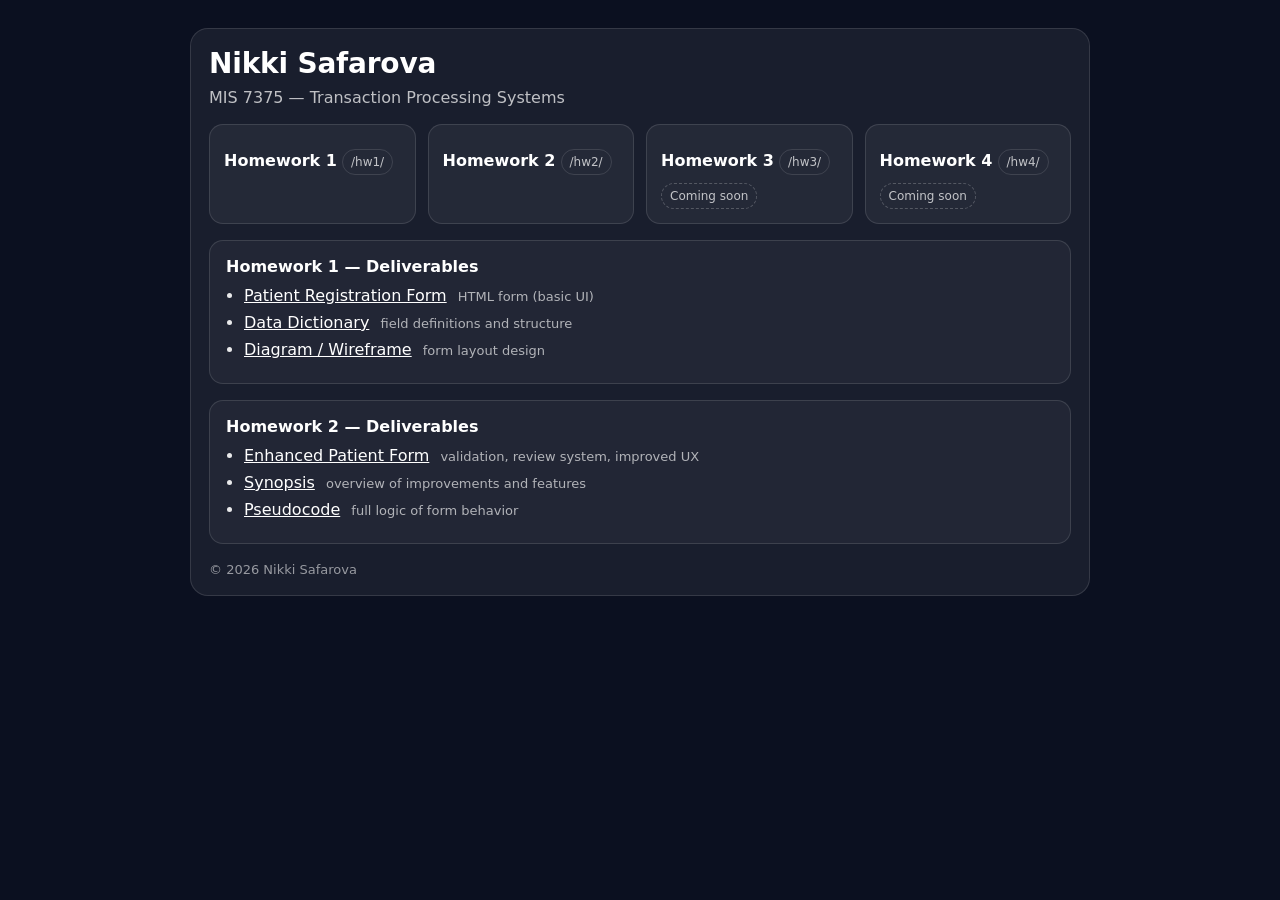
==== index.html @ fe483132 "hw2 updates" ====
<!DOCTYPE html>
<html lang="en">
<head>
  <meta charset="UTF-8" />
  <meta name="viewport" content="width=device-width, initial-scale=1" />
  <title>MIS 7375 | Nikki Safarova</title>

  <style>
    body{
      margin:0;
      font-family: system-ui, -apple-system, Segoe UI, Roboto, Arial, sans-serif;
      background:#0b1020;
      color:#ffffff;
    }

    .wrap{
      max-width:900px;
      margin:0 auto;
      padding:28px 18px 60px;
    }

    .card{
      background: rgba(255,255,255,.06);
      border: 1px solid rgba(255,255,255,.12);
      border-radius: 18px;
      padding: 18px;
    }

    h1{
      margin:0 0 6px;
      font-size:28px;
      letter-spacing:-.2px;
    }

    .sub{
      margin:0;
      color: rgba(255,255,255,.72);
      line-height:1.5;
    }

    .grid{
      margin-top:14px;
      display:grid;
      grid-template-columns: repeat(4, 1fr);
      gap:12px;
    }

    @media (max-width: 900px){
      .grid{grid-template-columns: repeat(2, 1fr);}
    }

    @media (max-width: 520px){
      .grid{grid-template-columns: 1fr;}
    }

    a.tile{
      display:block;
      padding:14px;
      border-radius: 14px;
      border: 1px solid rgba(255,255,255,.12);
      background: rgba(255,255,255,.05);
      color:#fff;
      text-decoration:none;
      transition:.15s ease;
    }

    a.tile:hover{
      transform: translateY(-2px);
      background: rgba(255,255,255,.08);
      border-color: rgba(255,255,255,.20);
    }

    .tag{
      display:inline-block;
      margin-top:10px;
      font-size:12px;
      color: rgba(255,255,255,.72);
      padding:5px 8px;
      border:1px solid rgba(255,255,255,.12);
      border-radius:999px;
    }

    .details{
      margin-top:16px;
      padding:16px;
      border-radius: 14px;
      border: 1px solid rgba(255,255,255,.12);
      background: rgba(255,255,255,.04);
    }

    .details h2{
      margin:0 0 10px;
      font-size:16px;
    }

    .links{
      margin:0;
      padding-left:18px;
      color: rgba(255,255,255,.9);
    }

    .links li{
      margin:8px 0;
    }

    .links a{
      color:#ffffff;
      text-decoration: underline;
    }

    .muted{
      color: rgba(255,255,255,.65);
      font-size:13px;
      margin-left:6px;
    }

    .soon{
      display:inline-block;
      margin-top:8px;
      font-size:12px;
      color: rgba(255,255,255,.72);
      padding:5px 8px;
      border:1px dashed rgba(255,255,255,.22);
      border-radius:999px;
    }

    footer{
      margin-top:18px;
      color: rgba(255,255,255,.55);
      font-size:13px;
    }
  </style>
</head>

<body>
  <main class="wrap">
    <div class="card">

      <h1>Nikki Safarova</h1>
      <p class="sub">MIS 7375 — Transaction Processing Systems</p>

      <!-- GRID -->
      <div class="grid">
        <a class="tile" href="./hw1/">
          <strong>Homework 1</strong>
          <div class="tag">/hw1/</div>
        </a>

        <a class="tile" href="./hw2/">
          <strong>Homework 2</strong>
          <div class="tag">/hw2/</div>
        </a>

        <a class="tile" href="./hw3/">
          <strong>Homework 3</strong>
          <div class="tag">/hw3/</div>
          <div class="soon">Coming soon</div>
        </a>

        <a class="tile" href="./hw4/">
          <strong>Homework 4</strong>
          <div class="tag">/hw4/</div>
          <div class="soon">Coming soon</div>
        </a>
      </div>

      <!-- HW1 -->
      <div class="details">
        <h2>Homework 1 — Deliverables</h2>
        <ul class="links">
          <li>
            <a href="./hw1/index.html">Patient Registration Form</a>
            <span class="muted">HTML form (basic UI)</span>
          </li>
          <li>
            <a href="./hw1/mis7375-hw1-data-dictionary.pdf">Data Dictionary</a>
            <span class="muted">field definitions and structure</span>
          </li>
          <li>
            <a href="./hw1/mis7375-hw1-diagram.pdf">Diagram / Wireframe</a>
            <span class="muted">form layout design</span>
          </li>
        </ul>
      </div>

      <!-- HW2 -->
      <div class="details">
        <h2>Homework 2 — Deliverables</h2>
        <ul class="links">
          <li>
            <a href="./hw2/index.html">Enhanced Patient Form</a>
            <span class="muted">validation, review system, improved UX</span>
          </li>
          <li>
            <a href="./hw2/synopsis.html">Synopsis</a>
            <span class="muted">overview of improvements and features</span>
          </li>
          <li>
            <a href="./hw2/pseudocode.html">Pseudocode</a>
            <span class="muted">full logic of form behavior</span>
          </li>
        </ul>
      </div>

      <footer>© <span id="year"></span> Nikki Safarova</footer>

    </div>
  </main>

  <script>
    document.getElementById("year").textContent = new Date().getFullYear();
  </script>
</body>
</html>
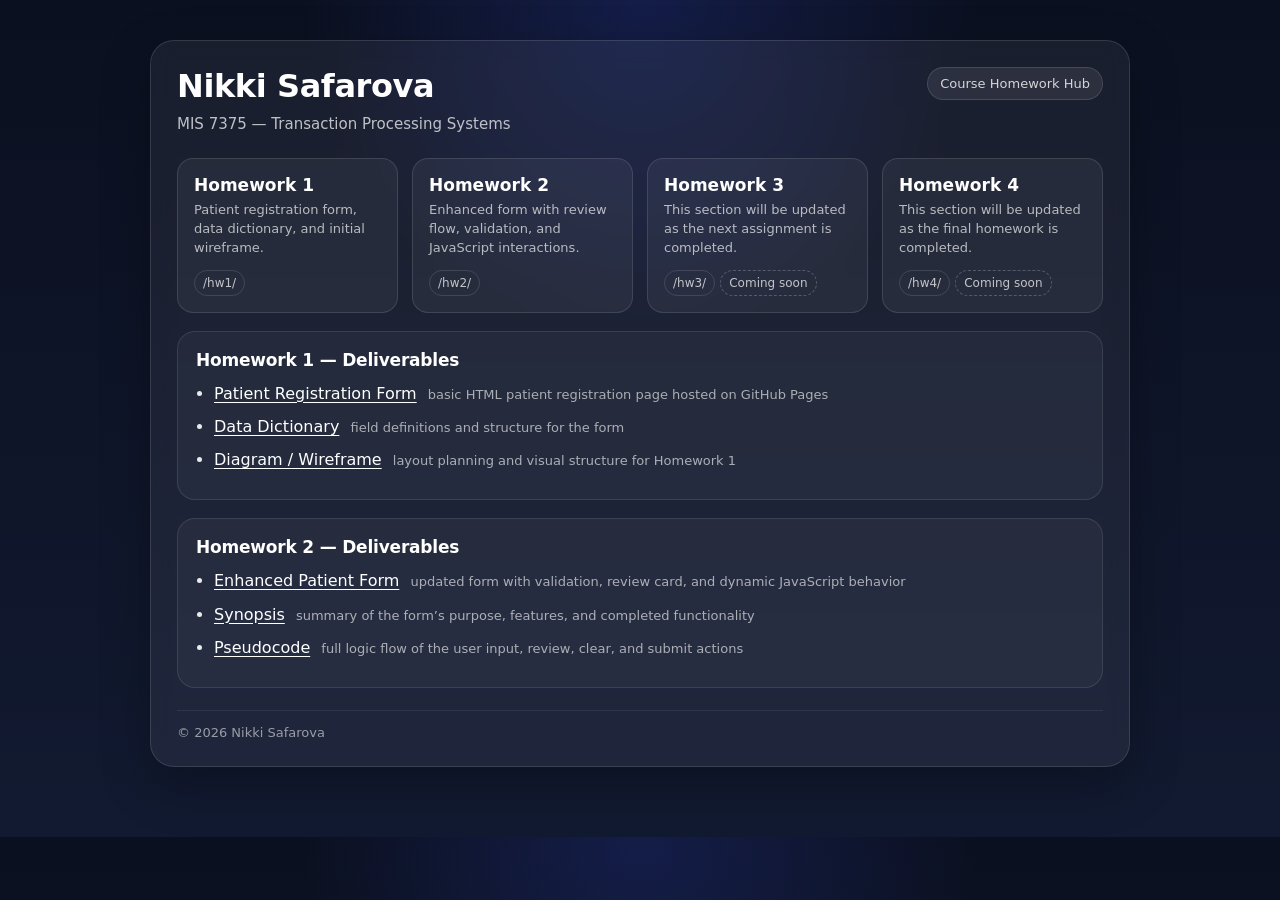
==== commit 39421479: "home page style update" ====
--- a/index.html
+++ b/index.html
@@ -9,88 +9,135 @@
     body{
       margin:0;
       font-family: system-ui, -apple-system, Segoe UI, Roboto, Arial, sans-serif;
-      background:#0b1020;
+      background:
+        radial-gradient(circle at top, rgba(61, 90, 254, 0.18), transparent 32%),
+        linear-gradient(180deg, #0b1020 0%, #121a31 100%);
       color:#ffffff;
     }
 
     .wrap{
-      max-width:900px;
+      max-width:980px;
       margin:0 auto;
-      padding:28px 18px 60px;
+      padding:40px 20px 70px;
     }
 
     .card{
       background: rgba(255,255,255,.06);
       border: 1px solid rgba(255,255,255,.12);
-      border-radius: 18px;
-      padding: 18px;
+      border-radius: 24px;
+      padding: 26px;
+      box-shadow: 0 18px 50px rgba(0,0,0,.28);
+      backdrop-filter: blur(10px);
+    }
+
+    .top{
+      display:flex;
+      justify-content:space-between;
+      align-items:flex-start;
+      gap:20px;
+      flex-wrap:wrap;
     }
 
     h1{
-      margin:0 0 6px;
-      font-size:28px;
-      letter-spacing:-.2px;
+      margin:0 0 8px;
+      font-size:32px;
+      letter-spacing:-.4px;
     }
 
     .sub{
       margin:0;
       color: rgba(255,255,255,.72);
-      line-height:1.5;
+      line-height:1.55;
+      font-size:15px;
+    }
+
+    .badge{
+      display:inline-block;
+      padding:8px 12px;
+      border-radius:999px;
+      background: rgba(255,255,255,.08);
+      border:1px solid rgba(255,255,255,.12);
+      color: rgba(255,255,255,.8);
+      font-size:13px;
+      white-space:nowrap;
     }
 
     .grid{
-      margin-top:14px;
+      margin-top:22px;
       display:grid;
       grid-template-columns: repeat(4, 1fr);
-      gap:12px;
+      gap:14px;
     }
 
     @media (max-width: 900px){
       .grid{grid-template-columns: repeat(2, 1fr);}
     }
 
-    @media (max-width: 520px){
+    @media (max-width: 560px){
       .grid{grid-template-columns: 1fr;}
     }
 
     a.tile{
       display:block;
-      padding:14px;
-      border-radius: 14px;
+      padding:16px;
+      border-radius: 16px;
       border: 1px solid rgba(255,255,255,.12);
       background: rgba(255,255,255,.05);
       color:#fff;
       text-decoration:none;
-      transition:.15s ease;
+      transition:.18s ease;
     }
 
     a.tile:hover{
-      transform: translateY(-2px);
-      background: rgba(255,255,255,.08);
-      border-color: rgba(255,255,255,.20);
+      transform: translateY(-3px);
+      background: rgba(255,255,255,.09);
+      border-color: rgba(255,255,255,.22);
+    }
+
+    .tile-title{
+      font-size:17px;
+      font-weight:700;
+      margin-bottom:6px;
+    }
+
+    .tile-text{
+      color: rgba(255,255,255,.68);
+      font-size:13px;
+      line-height:1.45;
     }
 
     .tag{
+      display:inline-block;
+      margin-top:12px;
+      font-size:12px;
+      color: rgba(255,255,255,.72);
+      padding:5px 8px;
+      border:1px solid rgba(255,255,255,.12);
+      border-radius:999px;
+    }
+
+    .soon{
       display:inline-block;
       margin-top:10px;
       font-size:12px;
       color: rgba(255,255,255,.72);
       padding:5px 8px;
-      border:1px solid rgba(255,255,255,.12);
+      border:1px dashed rgba(255,255,255,.22);
       border-radius:999px;
     }
 
     .details{
-      margin-top:16px;
-      padding:16px;
-      border-radius: 14px;
-      border: 1px solid rgba(255,255,255,.12);
+      margin-top:18px;
+      padding:18px;
+      border-radius: 18px;
+      border: 1px solid rgba(255,255,255,.1);
       background: rgba(255,255,255,.04);
     }
 
     .details h2{
-      margin:0 0 10px;
-      font-size:16px;
+      margin:0 0 12px;
+      font-size:17px;
+      letter-spacing:-.2px;
     }
 
     .links{
@@ -100,32 +147,26 @@
     }
 
     .links li{
-      margin:8px 0;
+      margin:10px 0;
+      line-height:1.45;
     }
 
     .links a{
       color:#ffffff;
       text-decoration: underline;
+      text-underline-offset: 3px;
     }
 
     .muted{
-      color: rgba(255,255,255,.65);
+      color: rgba(255,255,255,.62);
       font-size:13px;
       margin-left:6px;
     }
 
-    .soon{
-      display:inline-block;
-      margin-top:8px;
-      font-size:12px;
-      color: rgba(255,255,255,.72);
-      padding:5px 8px;
-      border:1px dashed rgba(255,255,255,.22);
-      border-radius:999px;
-    }
-
     footer{
-      margin-top:18px;
+      margin-top:22px;
+      padding-top:14px;
+      border-top:1px solid rgba(255,255,255,.08);
       color: rgba(255,255,255,.55);
       font-size:13px;
     }
@@ -136,74 +177,79 @@
   <main class="wrap">
     <div class="card">
 
-      <h1>Nikki Safarova</h1>
-      <p class="sub">MIS 7375 — Transaction Processing Systems</p>
-
-      <!-- GRID -->
+      <div class="top">
+        <div>
+          <h1>Nikki Safarova</h1>
+          <p class="sub">MIS 7375 — Transaction Processing Systems</p>
+        </div>
+        <div class="badge">Course Homework Hub</div>
+      </div>
+
       <div class="grid">
         <a class="tile" href="./hw1/">
-          <strong>Homework 1</strong>
+          <div class="tile-title">Homework 1</div>
+          <div class="tile-text">Patient registration form, data dictionary, and initial wireframe.</div>
           <div class="tag">/hw1/</div>
         </a>
 
         <a class="tile" href="./hw2/">
-          <strong>Homework 2</strong>
+          <div class="tile-title">Homework 2</div>
+          <div class="tile-text">Enhanced form with review flow, validation, and JavaScript interactions.</div>
           <div class="tag">/hw2/</div>
         </a>
 
         <a class="tile" href="./hw3/">
-          <strong>Homework 3</strong>
+          <div class="tile-title">Homework 3</div>
+          <div class="tile-text">This section will be updated as the next assignment is completed.</div>
           <div class="tag">/hw3/</div>
           <div class="soon">Coming soon</div>
         </a>
 
         <a class="tile" href="./hw4/">
-          <strong>Homework 4</strong>
+          <div class="tile-title">Homework 4</div>
+          <div class="tile-text">This section will be updated as the final homework is completed.</div>
           <div class="tag">/hw4/</div>
           <div class="soon">Coming soon</div>
         </a>
       </div>
 
-      <!-- HW1 -->
       <div class="details">
         <h2>Homework 1 — Deliverables</h2>
         <ul class="links">
           <li>
             <a href="./hw1/index.html">Patient Registration Form</a>
-            <span class="muted">HTML form (basic UI)</span>
+            <span class="muted">basic HTML patient registration page hosted on GitHub Pages</span>
           </li>
           <li>
             <a href="./hw1/mis7375-hw1-data-dictionary.pdf">Data Dictionary</a>
-            <span class="muted">field definitions and structure</span>
+            <span class="muted">field definitions and structure for the form</span>
           </li>
           <li>
             <a href="./hw1/mis7375-hw1-diagram.pdf">Diagram / Wireframe</a>
-            <span class="muted">form layout design</span>
+            <span class="muted">layout planning and visual structure for Homework 1</span>
           </li>
         </ul>
       </div>
 
-      <!-- HW2 -->
       <div class="details">
         <h2>Homework 2 — Deliverables</h2>
         <ul class="links">
           <li>
             <a href="./hw2/index.html">Enhanced Patient Form</a>
-            <span class="muted">validation, review system, improved UX</span>
-          </li>
-          <li>
-            <a href="./hw2/synopsis.html">Synopsis</a>
-            <span class="muted">overview of improvements and features</span>
-          </li>
-          <li>
-            <a href="./hw2/pseudocode.html">Pseudocode</a>
-            <span class="muted">full logic of form behavior</span>
+            <span class="muted">updated form with validation, review card, and dynamic JavaScript behavior</span>
+          </li>
+          <li>
+            <a href="./hw2/hw2-synopsis.html">Synopsis</a>
+            <span class="muted">summary of the form’s purpose, features, and completed functionality</span>
+          </li>
+          <li>
+            <a href="./hw2/hw2-pseudocode.html">Pseudocode</a>
+            <span class="muted">full logic flow of the user input, review, clear, and submit actions</span>
           </li>
         </ul>
       </div>
 
       <footer>© <span id="year"></span> Nikki Safarova</footer>
-
     </div>
   </main>
 
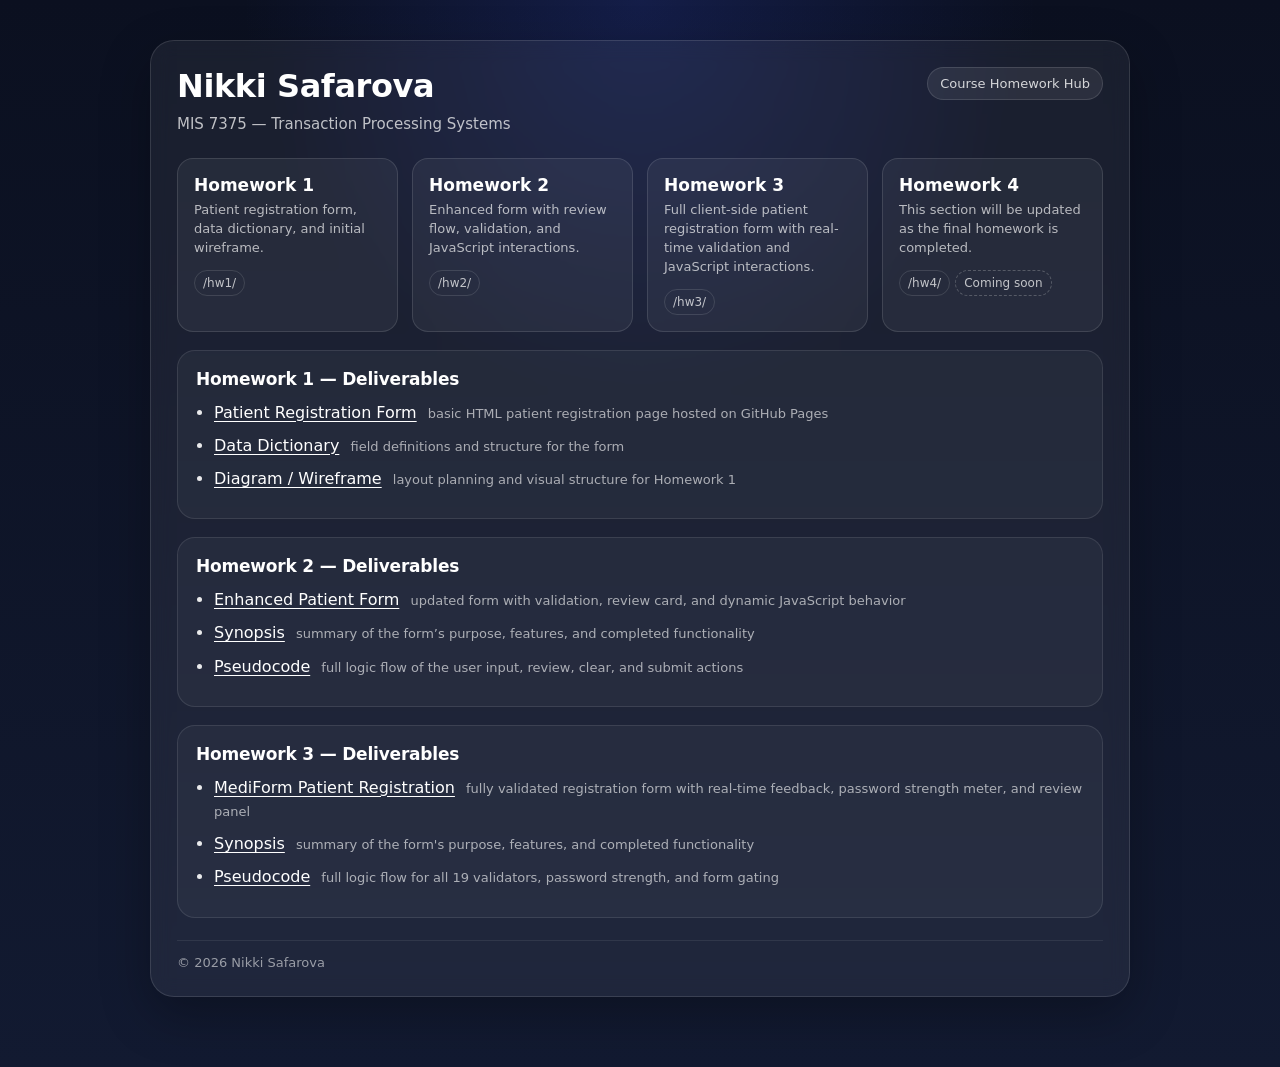
==== commit 84ec0711: "home page update" ====
--- a/index.html
+++ b/index.html
@@ -200,9 +200,8 @@
 
         <a class="tile" href="./hw3/">
           <div class="tile-title">Homework 3</div>
-          <div class="tile-text">This section will be updated as the next assignment is completed.</div>
+          <div class="tile-text">Full client-side patient registration form with real-time validation and JavaScript interactions.</div>
           <div class="tag">/hw3/</div>
-          <div class="soon">Coming soon</div>
         </a>
 
         <a class="tile" href="./hw4/">
@@ -249,6 +248,24 @@
         </ul>
       </div>
 
+      <div class="details">
+        <h2>Homework 3 — Deliverables</h2>
+        <ul class="links">
+          <li>
+            <a href="./hw3/homework3.html">MediForm Patient Registration</a>
+            <span class="muted">fully validated registration form with real-time feedback, password strength meter, and review panel</span>
+          </li>
+          <li>
+            <a href="./hw3/hw3-synopsis.html">Synopsis</a>
+            <span class="muted">summary of the form's purpose, features, and completed functionality</span>
+          </li>
+          <li>
+            <a href="./hw3/hw3-pseudocode.html">Pseudocode</a>
+            <span class="muted">full logic flow for all 19 validators, password strength, and form gating</span>
+          </li>
+        </ul>
+      </div>
+
       <footer>© <span id="year"></span> Nikki Safarova</footer>
     </div>
   </main>
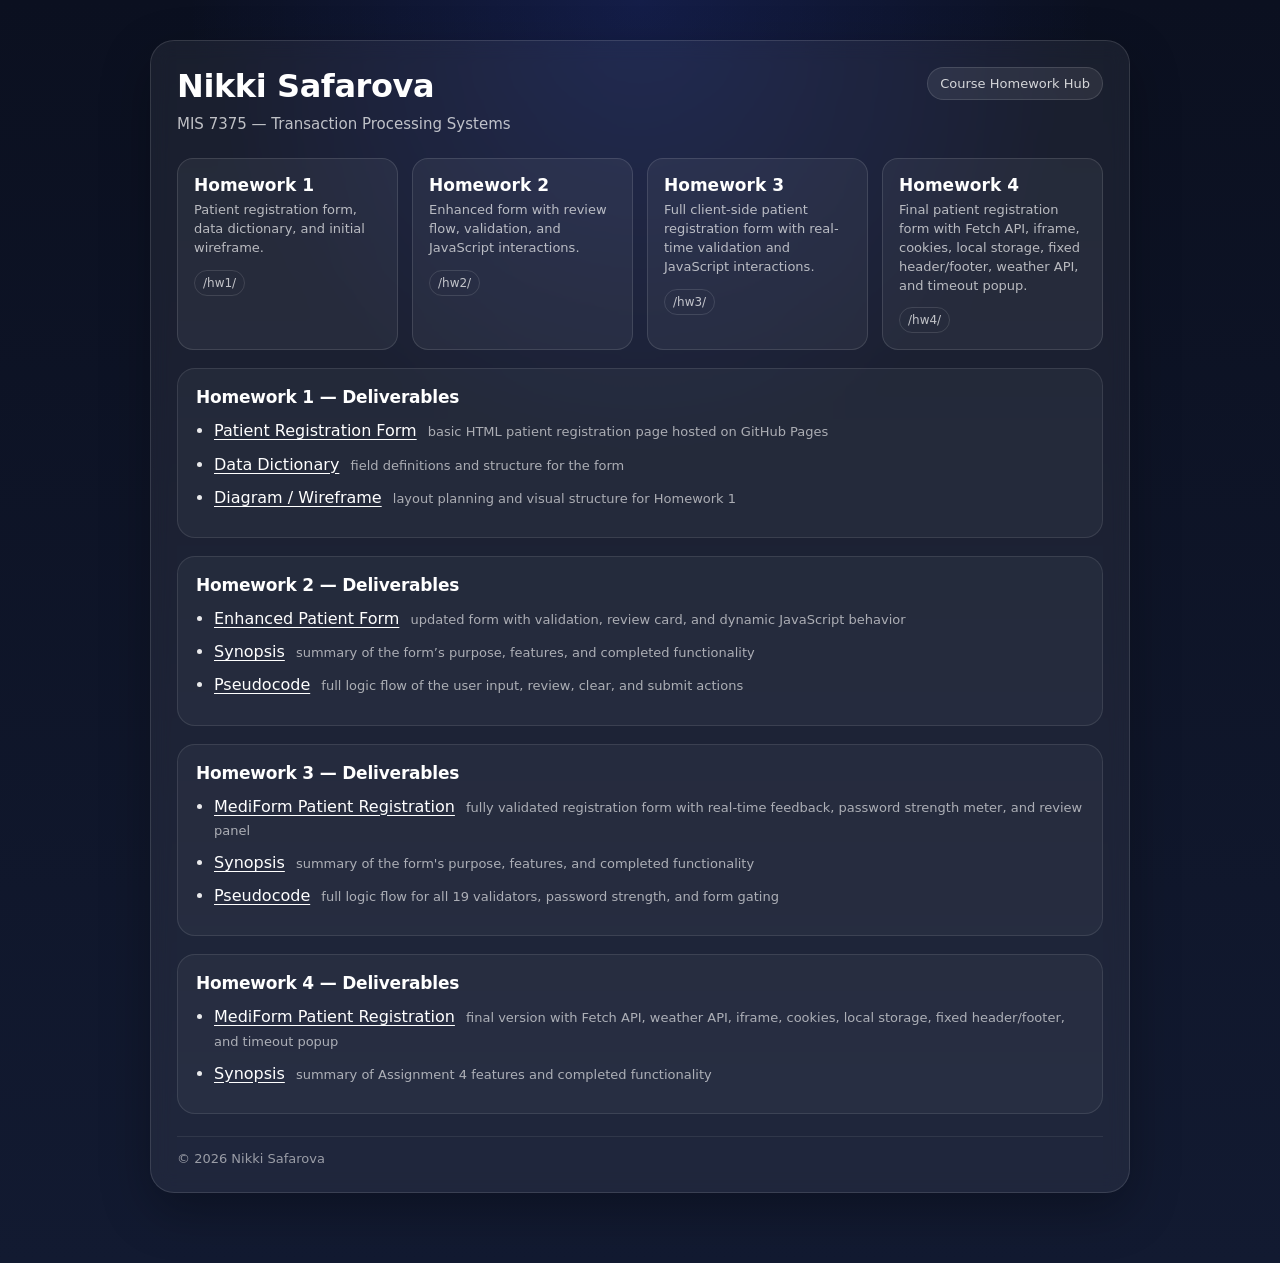
==== commit 591fe305: "hw4 update" ====
--- a/index.html
+++ b/index.html
@@ -198,18 +198,17 @@
           <div class="tag">/hw2/</div>
         </a>
 
-        <a class="tile" href="./hw3/">
+        <a class="tile" href="./hw3/homework3.html">
           <div class="tile-title">Homework 3</div>
           <div class="tile-text">Full client-side patient registration form with real-time validation and JavaScript interactions.</div>
           <div class="tag">/hw3/</div>
         </a>
 
-        <a class="tile" href="./hw4/">
-          <div class="tile-title">Homework 4</div>
-          <div class="tile-text">This section will be updated as the final homework is completed.</div>
-          <div class="tag">/hw4/</div>
-          <div class="soon">Coming soon</div>
-        </a>
+        <a class="tile" href="./hw4/homework4.html">
+  <div class="tile-title">Homework 4</div>
+  <div class="tile-text">Final patient registration form with Fetch API, iframe, cookies, local storage, fixed header/footer, weather API, and timeout popup.</div>
+  <div class="tag">/hw4/</div>
+</a>
       </div>
 
       <div class="details">
@@ -265,6 +264,20 @@
           </li>
         </ul>
       </div>
+
+      <div class="details">
+  <h2>Homework 4 — Deliverables</h2>
+  <ul class="links">
+    <li>
+      <a href="./hw4/homework4.html">MediForm Patient Registration</a>
+      <span class="muted">final version with Fetch API, weather API, iframe, cookies, local storage, fixed header/footer, and timeout popup</span>
+    </li>
+    <li>
+      <a href="./hw4/hw4-synopsis.html">Synopsis</a>
+      <span class="muted">summary of Assignment 4 features and completed functionality</span>
+    </li>
+  </ul>
+</div>
 
       <footer>© <span id="year"></span> Nikki Safarova</footer>
     </div>
